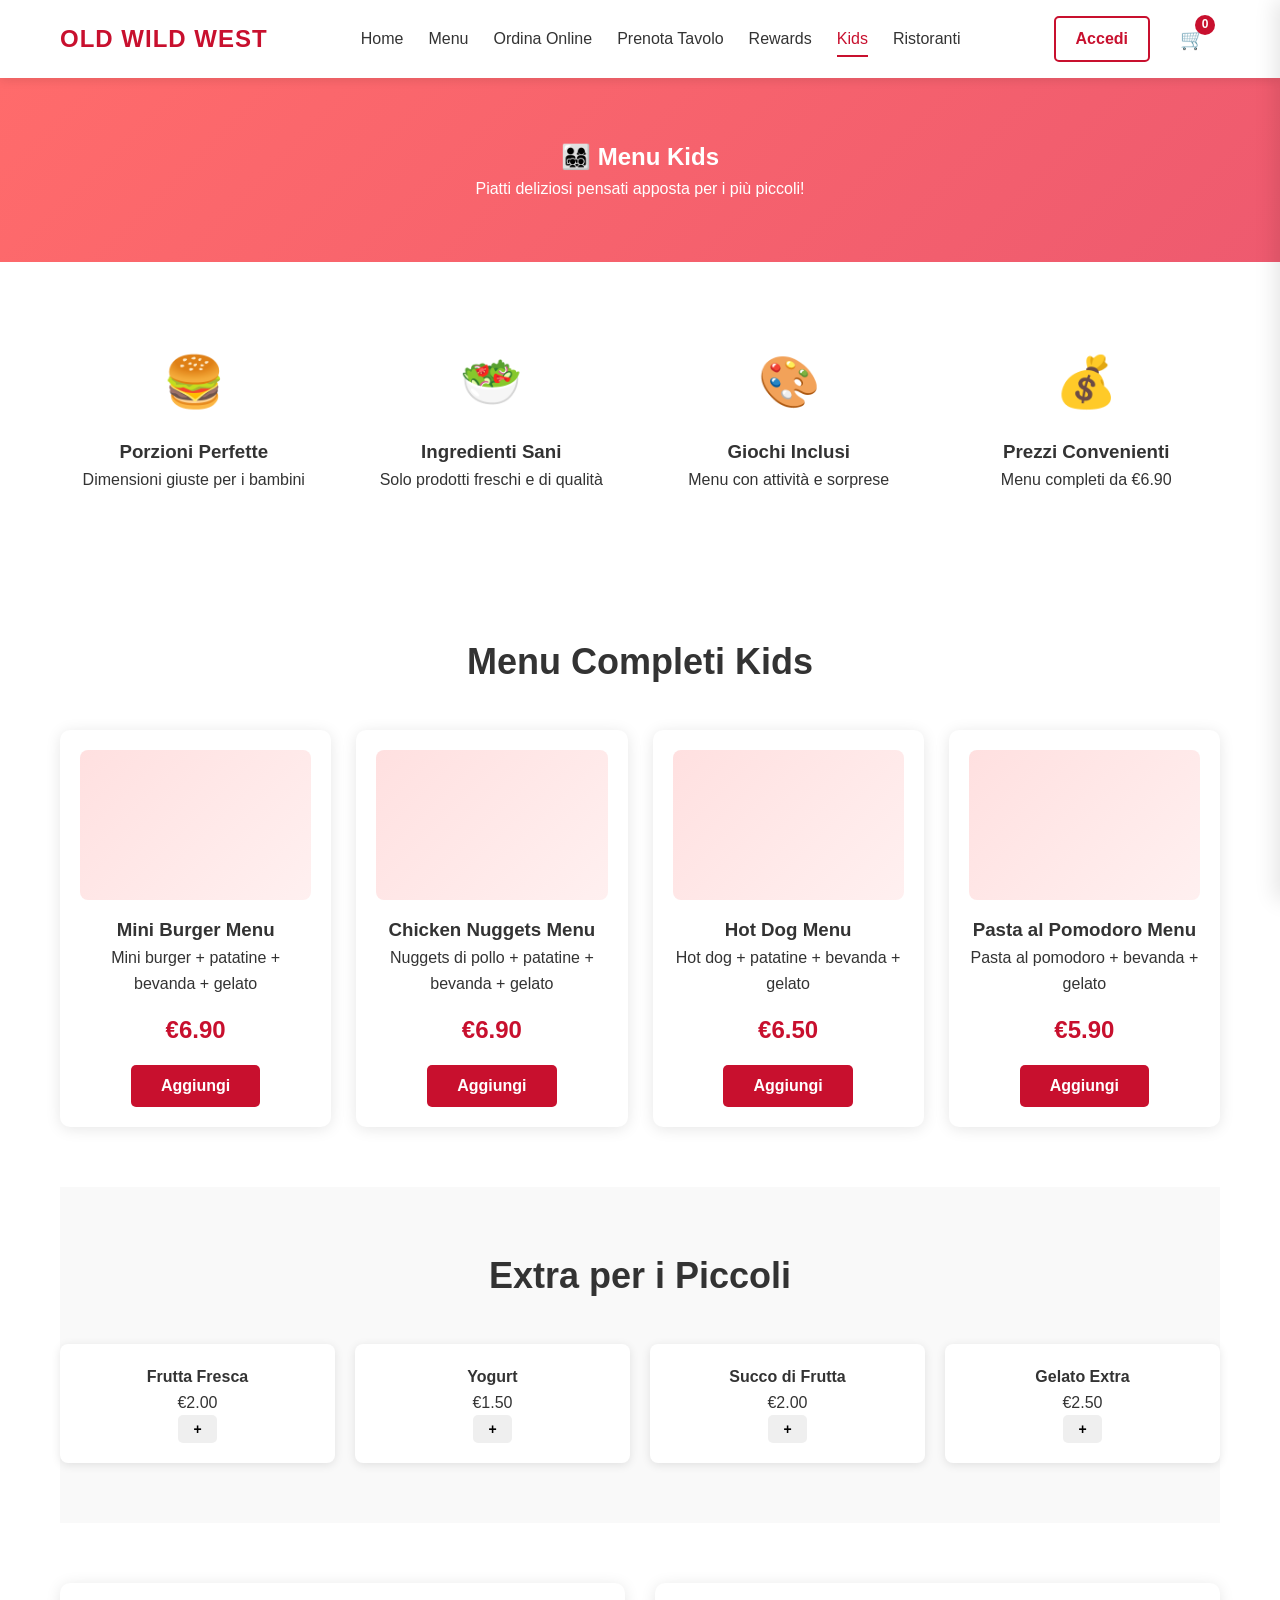
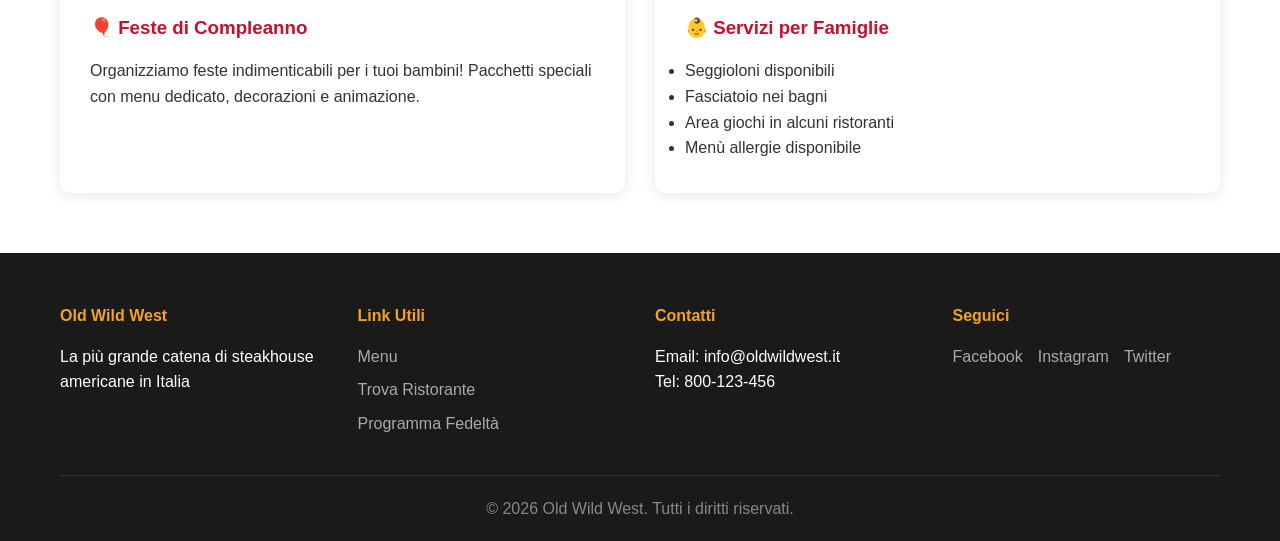
==== kids.html @ 3db63805 "OLD_WILD_WEST TUTTO" ====
<!DOCTYPE html>
<html lang="it">
<head>
    <meta charset="UTF-8">
    <meta name="viewport" content="width=device-width, initial-scale=1.0">
    <title>Menu Kids - Old Wild West</title>
    <link rel="stylesheet" href="css/style.css">
</head>
<body>
    <header class="navbar">
        <div class="container">
            <div class="logo">
                <h1>OLD WILD WEST</h1>
            </div>
            <nav class="nav-menu">
                <a href="index.html" class="nav-link">Home</a>
                <a href="menu.html" class="nav-link">Menu</a>
                <a href="ordina.html" class="nav-link">Ordina Online</a>
                <a href="prenota.html" class="nav-link">Prenota Tavolo</a>
                <a href="rewards.html" class="nav-link">Rewards</a>
                <a href="kids.html" class="nav-link active">Kids</a>
                <a href="ristoranti.html" class="nav-link">Ristoranti</a>
            </nav>
            <div class="nav-actions">
                <a href="login.html" class="btn-login">Accedi</a>
                <div class="cart-icon" onclick="toggleCart()">
                    🛒 <span id="cart-count">0</span>
                </div>
            </div>
        </div>
    </header>

    <section class="kids-hero">
        <div class="container">
            <h1>👨‍👩‍👧‍👦 Menu Kids</h1>
            <p>Piatti deliziosi pensati apposta per i più piccoli!</p>
        </div>
    </section>

    <div class="container">
        <section class="kids-features">
            <div class="features-grid">
                <div class="feature-card">
                    <div class="feature-icon">🍔</div>
                    <h3>Porzioni Perfette</h3>
                    <p>Dimensioni giuste per i bambini</p>
                </div>
                <div class="feature-card">
                    <div class="feature-icon">🥗</div>
                    <h3>Ingredienti Sani</h3>
                    <p>Solo prodotti freschi e di qualità</p>
                </div>
                <div class="feature-card">
                    <div class="feature-icon">🎨</div>
                    <h3>Giochi Inclusi</h3>
                    <p>Menu con attività e sorprese</p>
                </div>
                <div class="feature-card">
                    <div class="feature-icon">💰</div>
                    <h3>Prezzi Convenienti</h3>
                    <p>Menu completi da €6.90</p>
                </div>
            </div>
        </section>

        <section class="kids-menu-section">
            <h2 class="section-title">Menu Completi Kids</h2>
            <div class="kids-menu-grid">
                <div class="kids-menu-card">
                    <div class="kids-menu-img"></div>
                    <h3>Mini Burger Menu</h3>
                    <p>Mini burger + patatine + bevanda + gelato</p>
                    <div class="price">€6.90</div>
                    <button class="btn btn-primary" onclick="addToCart('Mini Burger Menu', 6.90, 'kids')">Aggiungi</button>
                </div>
                <div class="kids-menu-card">
                    <div class="kids-menu-img"></div>
                    <h3>Chicken Nuggets Menu</h3>
                    <p>Nuggets di pollo + patatine + bevanda + gelato</p>
                    <div class="price">€6.90</div>
                    <button class="btn btn-primary" onclick="addToCart('Chicken Nuggets Menu', 6.90, 'kids')">Aggiungi</button>
                </div>
                <div class="kids-menu-card">
                    <div class="kids-menu-img"></div>
                    <h3>Hot Dog Menu</h3>
                    <p>Hot dog + patatine + bevanda + gelato</p>
                    <div class="price">€6.50</div>
                    <button class="btn btn-primary" onclick="addToCart('Hot Dog Menu', 6.50, 'kids')">Aggiungi</button>
                </div>
                <div class="kids-menu-card">
                    <div class="kids-menu-img"></div>
                    <h3>Pasta al Pomodoro Menu</h3>
                    <p>Pasta al pomodoro + bevanda + gelato</p>
                    <div class="price">€5.90</div>
                    <button class="btn btn-primary" onclick="addToCart('Pasta al Pomodoro Menu', 5.90, 'kids')">Aggiungi</button>
                </div>
            </div>
        </section>

        <section class="kids-extras">
            <h2 class="section-title">Extra per i Piccoli</h2>
            <div class="extras-grid">
                <div class="extra-card">
                    <h4>Frutta Fresca</h4>
                    <p>€2.00</p>
                    <button class="btn btn-sm" onclick="addToCart('Frutta Fresca', 2.00, 'kids')">+</button>
                </div>
                <div class="extra-card">
                    <h4>Yogurt</h4>
                    <p>€1.50</p>
                    <button class="btn btn-sm" onclick="addToCart('Yogurt', 1.50, 'kids')">+</button>
                </div>
                <div class="extra-card">
                    <h4>Succo di Frutta</h4>
                    <p>€2.00</p>
                    <button class="btn btn-sm" onclick="addToCart('Succo di Frutta', 2.00, 'kids')">+</button>
                </div>
                <div class="extra-card">
                    <h4>Gelato Extra</h4>
                    <p>€2.50</p>
                    <button class="btn btn-sm" onclick="addToCart('Gelato Extra', 2.50, 'kids')">+</button>
                </div>
            </div>
        </section>

        <section class="kids-info">
            <div class="info-boxes">
                <div class="info-box">
                    <h3>🎈 Feste di Compleanno</h3>
                    <p>Organizziamo feste indimenticabili per i tuoi bambini! Pacchetti speciali con menu dedicato, decorazioni e animazione.</p>
                    <a href="prenota.html" class="btn btn-secondary">Richiedi Info</a>
                </div>
                <div class="info-box">
                    <h3>👶 Servizi per Famiglie</h3>
                    <ul>
                        <li>Seggioloni disponibili</li>
                        <li>Fasciatoio nei bagni</li>
                        <li>Area giochi in alcuni ristoranti</li>
                        <li>Menù allergie disponibile</li>
                    </ul>
                </div>
            </div>
        </section>
    </div>

    <footer class="footer">
        <div class="container">
            <div class="footer-grid">
                <div class="footer-col">
                    <h4>Old Wild West</h4>
                    <p>La più grande catena di steakhouse americane in Italia</p>
                </div>
                <div class="footer-col">
                    <h4>Link Utili</h4>
                    <a href="menu.html">Menu</a>
                    <a href="ristoranti.html">Trova Ristorante</a>
                    <a href="rewards.html">Programma Fedeltà</a>
                </div>
                <div class="footer-col">
                    <h4>Contatti</h4>
                    <p>Email: info@oldwildwest.it</p>
                    <p>Tel: 800-123-456</p>
                </div>
                <div class="footer-col">
                    <h4>Seguici</h4>
                    <div class="social-links">
                        <a href="#">Facebook</a>
                        <a href="#">Instagram</a>
                        <a href="#">Twitter</a>
                    </div>
                </div>
            </div>
            <div class="footer-bottom">
                <p>&copy; 2026 Old Wild West. Tutti i diritti riservati.</p>
            </div>
        </div>
    </footer>

    <div id="cart-sidebar" class="cart-sidebar">
        <div class="cart-header">
            <h3>Il Tuo Carrello</h3>
            <button onclick="toggleCart()" class="close-cart">✕</button>
        </div>
        <div id="cart-items" class="cart-items"></div>
        <div class="cart-footer">
            <div class="cart-total">
                <span>Totale:</span>
                <span id="cart-total">€0.00</span>
            </div>
            <a href="ordina.html" class="btn btn-primary btn-block">Vai al Checkout</a>
        </div>
    </div>

    <script src="js/main.js"></script>
    <script src="js/cart.js"></script>
    <script src="js/animations.js"></script>
</body>
</html>
---- css/style.css ----
* {
    margin: 0;
    padding: 0;
    box-sizing: border-box;
}

:root {
    --primary-color: #c8102e;
    --secondary-color: #f4a127;
    --dark-bg: #1a1a1a;
    --light-bg: #ffffff;
    --text-dark: #333;
    --text-light: #666;
    --border-color: #ddd;
    --gold-color: #d4af37;
}

body {
    font-family: 'Segoe UI', Tahoma, Geneva, Verdana, sans-serif;
    line-height: 1.6;
    color: var(--text-dark);
    background: var(--light-bg);
}

.container {
    max-width: 1200px;
    margin: 0 auto;
    padding: 0 20px;
}

.navbar {
    background: var(--light-bg);
    box-shadow: 0 2px 10px rgba(0,0,0,0.1);
    position: sticky;
    top: 0;
    z-index: 1000;
    padding: 15px 0;
}

.navbar .container {
    display: flex;
    justify-content: space-between;
    align-items: center;
}

.logo h1 {
    color: var(--primary-color);
    font-size: 24px;
    font-weight: 800;
    letter-spacing: 1px;
}

.nav-menu {
    display: flex;
    gap: 25px;
}

.nav-link {
    color: var(--text-dark);
    text-decoration: none;
    font-weight: 500;
    transition: color 0.3s;
    position: relative;
}

.nav-link:hover,
.nav-link.active {
    color: var(--primary-color);
}

.nav-link.active::after {
    content: '';
    position: absolute;
    bottom: -5px;
    left: 0;
    width: 100%;
    height: 2px;
    background: var(--primary-color);
}

.nav-actions {
    display: flex;
    align-items: center;
    gap: 15px;
}

.btn-login {
    color: var(--primary-color);
    text-decoration: none;
    font-weight: 600;
    padding: 8px 20px;
    border: 2px solid var(--primary-color);
    border-radius: 5px;
    transition: all 0.3s;
}

.btn-login:hover {
    background: var(--primary-color);
    color: white;
}

.cart-icon {
    position: relative;
    cursor: pointer;
    font-size: 20px;
    padding: 8px 15px;
    border-radius: 5px;
    transition: background 0.3s;
}

.cart-icon:hover {
    background: #f5f5f5;
}

#cart-count {
    position: absolute;
    top: 0;
    right: 5px;
    background: var(--primary-color);
    color: white;
    border-radius: 50%;
    width: 20px;
    height: 20px;
    display: flex;
    align-items: center;
    justify-content: center;
    font-size: 12px;
    font-weight: bold;
}

.hero {
    background: linear-gradient(135deg, #c8102e 0%, #8b0e1f 100%);
    color: white;
    padding: 100px 0;
    text-align: center;
    position: relative;
    overflow: hidden;
}

.hero::before {
    content: '';
    position: absolute;
    top: 0;
    left: 0;
    right: 0;
    bottom: 0;
    background: url('data:image/svg+xml,<svg xmlns="http://www.w3.org/2000/svg" viewBox="0 0 100 100"><circle cx="50" cy="50" r="40" fill="rgba(255,255,255,0.05)"/></svg>');
    background-size: 200px;
    animation: heroPattern 20s linear infinite;
}

@keyframes heroPattern {
    0% { background-position: 0 0; }
    100% { background-position: 200px 200px; }
}

.hero-content {
    position: relative;
    z-index: 1;
}

.hero-title {
    font-size: 48px;
    margin-bottom: 20px;
    animation: fadeInUp 0.8s ease-out;
}

.hero-subtitle {
    font-size: 20px;
    margin-bottom: 30px;
    opacity: 0.9;
    animation: fadeInUp 0.8s ease-out 0.2s backwards;
}

.hero-buttons {
    display: flex;
    gap: 20px;
    justify-content: center;
    animation: fadeInUp 0.8s ease-out 0.4s backwards;
}

@keyframes fadeInUp {
    from {
        opacity: 0;
        transform: translateY(30px);
    }
    to {
        opacity: 1;
        transform: translateY(0);
    }
}

.btn {
    display: inline-block;
    padding: 12px 30px;
    text-decoration: none;
    border-radius: 5px;
    font-weight: 600;
    transition: all 0.3s;
    border: none;
    cursor: pointer;
    font-size: 16px;
}

.btn-primary {
    background: var(--primary-color);
    color: white;
}

.btn-primary:hover {
    background: #a00d26;
    transform: translateY(-2px);
    box-shadow: 0 5px 15px rgba(200,16,46,0.3);
}

.btn-secondary {
    background: transparent;
    color: white;
    border: 2px solid white;
}

.btn-secondary:hover {
    background: white;
    color: var(--primary-color);
}

.btn-gold {
    background: var(--gold-color);
    color: white;
}

.btn-gold:hover {
    background: #b8941f;
}

.btn-block {
    width: 100%;
    text-align: center;
}

.btn-large {
    padding: 15px 40px;
    font-size: 18px;
}

.btn-sm {
    padding: 6px 15px;
    font-size: 14px;
}

.section-title {
    text-align: center;
    font-size: 36px;
    margin-bottom: 40px;
    color: var(--text-dark);
}

.menu-preview {
    padding: 80px 0;
    background: #f9f9f9;
}

.menu-grid {
    display: grid;
    grid-template-columns: repeat(auto-fit, minmax(250px, 1fr));
    gap: 30px;
}

.menu-card {
    background: white;
    border-radius: 10px;
    padding: 20px;
    text-align: center;
    transition: all 0.3s;
    box-shadow: 0 2px 10px rgba(0,0,0,0.1);
}

.menu-card:hover {
    transform: translateY(-10px);
    box-shadow: 0 10px 30px rgba(0,0,0,0.15);
}

.menu-card-img {
    width: 100%;
    height: 200px;
    background: linear-gradient(135deg, #f5f5f5, #e0e0e0);
    border-radius: 8px;
    margin-bottom: 15px;
}

.menu-card h3 {
    font-size: 24px;
    margin-bottom: 10px;
    color: var(--primary-color);
}

.menu-card p {
    color: var(--text-light);
    margin-bottom: 15px;
}

.btn-link {
    color: var(--primary-color);
    text-decoration: none;
    font-weight: 600;
}

.rewards-banner {
    background: linear-gradient(135deg, var(--gold-color), #b8941f);
    color: white;
    padding: 60px 0;
    text-align: center;
}

.rewards-content h2 {
    font-size: 36px;
    margin-bottom: 15px;
}

.rewards-content p {
    font-size: 18px;
    margin-bottom: 25px;
}

.cta-section {
    padding: 80px 0;
}

.cta-grid {
    display: grid;
    grid-template-columns: repeat(auto-fit, minmax(300px, 1fr));
    gap: 30px;
}

.cta-card {
    text-align: center;
    padding: 40px 20px;
    background: white;
    border-radius: 10px;
    box-shadow: 0 2px 15px rgba(0,0,0,0.1);
    transition: all 0.3s;
}

.cta-card:hover {
    transform: scale(1.05);
}

.cta-icon {
    font-size: 60px;
    margin-bottom: 20px;
}

.cta-card h3 {
    font-size: 24px;
    margin-bottom: 15px;
}

.footer {
    background: var(--dark-bg);
    color: white;
    padding: 50px 0 20px;
}

.footer-grid {
    display: grid;
    grid-template-columns: repeat(auto-fit, minmax(200px, 1fr));
    gap: 30px;
    margin-bottom: 30px;
}

.footer-col h4 {
    margin-bottom: 15px;
    color: var(--secondary-color);
}

.footer-col a {
    color: #aaa;
    text-decoration: none;
    display: block;
    margin-bottom: 8px;
    transition: color 0.3s;
}

.footer-col a:hover {
    color: var(--secondary-color);
}

.social-links {
    display: flex;
    gap: 15px;
}

.footer-bottom {
    text-align: center;
    padding-top: 20px;
    border-top: 1px solid #333;
    color: #888;
}

.page-header {
    background: linear-gradient(135deg, var(--primary-color), #8b0e1f);
    color: white;
    padding: 60px 0;
    text-align: center;
}

.page-header h1 {
    font-size: 42px;
    margin-bottom: 10px;
}

.menu-categories {
    background: white;
    padding: 20px 0;
    box-shadow: 0 2px 10px rgba(0,0,0,0.1);
    position: sticky;
    top: 70px;
    z-index: 100;
}

.category-nav {
    display: flex;
    gap: 20px;
    justify-content: center;
    flex-wrap: wrap;
}

.category-btn {
    padding: 10px 20px;
    background: #f5f5f5;
    color: var(--text-dark);
    text-decoration: none;
    border-radius: 20px;
    transition: all 0.3s;
    font-weight: 500;
}

.category-btn:hover {
    background: var(--primary-color);
    color: white;
}

.menu-section {
    padding: 60px 0;
}

.menu-section-title {
    font-size: 32px;
    margin-bottom: 30px;
    color: var(--primary-color);
}

.menu-items-grid {
    display: grid;
    grid-template-columns: repeat(auto-fill, minmax(280px, 1fr));
    gap: 25px;
}

.menu-item {
    background: white;
    border-radius: 10px;
    overflow: hidden;
    box-shadow: 0 2px 15px rgba(0,0,0,0.1);
    transition: all 0.3s;
}

.menu-item:hover {
    transform: translateY(-5px);
    box-shadow: 0 5px 25px rgba(0,0,0,0.15);
}

.menu-item-img {
    width: 100%;
    height: 200px;
    background: linear-gradient(135deg, #e0e0e0, #f5f5f5);
}

.menu-item-content {
    padding: 20px;
}

.menu-item-name {
    font-size: 20px;
    font-weight: 600;
    margin-bottom: 8px;
    color: var(--text-dark);
}

.menu-item-desc {
    color: var(--text-light);
    font-size: 14px;
    margin-bottom: 15px;
}

.menu-item-footer {
    display: flex;
    justify-content: space-between;
    align-items: center;
}

.menu-item-price {
    font-size: 22px;
    font-weight: 700;
    color: var(--primary-color);
}

.order-layout {
    display: grid;
    grid-template-columns: 2fr 1fr;
    gap: 30px;
    padding: 40px 0;
}

.order-search input {
    width: 100%;
    padding: 15px;
    border: 2px solid var(--border-color);
    border-radius: 8px;
    font-size: 16px;
    margin-bottom: 20px;
}

.order-categories {
    display: flex;
    gap: 10px;
    flex-wrap: wrap;
    margin-bottom: 30px;
}

.cat-btn {
    padding: 8px 20px;
    background: white;
    border: 2px solid var(--border-color);
    border-radius: 20px;
    cursor: pointer;
    transition: all 0.3s;
}

.cat-btn:hover,
.cat-btn.active {
    background: var(--primary-color);
    color: white;
    border-color: var(--primary-color);
}

.order-items-grid {
    display: grid;
    gap: 20px;
}

.order-cart {
    position: sticky;
    top: 120px;
    height: fit-content;
}

.cart-box {
    background: white;
    border-radius: 10px;
    padding: 20px;
    box-shadow: 0 2px 15px rgba(0,0,0,0.1);
}

.cart-box h3 {
    margin-bottom: 20px;
    padding-bottom: 15px;
    border-bottom: 2px solid var(--border-color);
}

.order-cart-list {
    max-height: 400px;
    overflow-y: auto;
    margin-bottom: 20px;
}

.cart-item {
    display: flex;
    justify-content: space-between;
    align-items: center;
    padding: 15px 0;
    border-bottom: 1px solid #eee;
}

.cart-item-info {
    flex: 1;
}

.cart-item-name {
    font-weight: 600;
    margin-bottom: 5px;
}

.cart-item-controls {
    display: flex;
    align-items: center;
    gap: 10px;
}

.qty-btn {
    width: 30px;
    height: 30px;
    border: 1px solid var(--border-color);
    background: white;
    cursor: pointer;
    border-radius: 5px;
    font-weight: 600;
}

.qty-btn:hover {
    background: var(--primary-color);
    color: white;
    border-color: var(--primary-color);
}

.cart-summary {
    border-top: 2px solid var(--border-color);
    padding-top: 15px;
    margin-bottom: 20px;
}

.summary-row {
    display: flex;
    justify-content: space-between;
    margin-bottom: 10px;
}

.total-row {
    font-size: 20px;
    font-weight: 700;
    color: var(--primary-color);
    padding-top: 10px;
    border-top: 2px solid var(--border-color);
}

.modal {
    display: none;
    position: fixed;
    top: 0;
    left: 0;
    width: 100%;
    height: 100%;
    background: rgba(0,0,0,0.7);
    z-index: 2000;
    align-items: center;
    justify-content: center;
}

.modal.active {
    display: flex;
}

.modal-content {
    background: white;
    padding: 40px;
    border-radius: 10px;
    max-width: 500px;
    width: 90%;
    max-height: 90vh;
    overflow-y: auto;
    position: relative;
}

.close-modal {
    position: absolute;
    top: 15px;
    right: 20px;
    font-size: 30px;
    cursor: pointer;
    color: var(--text-light);
}

.close-modal:hover {
    color: var(--primary-color);
}

.form-group {
    margin-bottom: 20px;
}

.form-group label {
    display: block;
    margin-bottom: 8px;
    font-weight: 500;
}

.form-group input,
.form-group select,
.form-group textarea {
    width: 100%;
    padding: 12px;
    border: 2px solid var(--border-color);
    border-radius: 5px;
    font-size: 14px;
}

.form-row {
    display: grid;
    grid-template-columns: 1fr 1fr;
    gap: 15px;
}

.booking-container {
    display: grid;
    grid-template-columns: 2fr 1fr;
    gap: 40px;
    padding: 40px 0;
}

.booking-form-wrapper {
    background: white;
    padding: 30px;
    border-radius: 10px;
    box-shadow: 0 2px 15px rgba(0,0,0,0.1);
}

.booking-info {
    display: flex;
    flex-direction: column;
    gap: 20px;
}

.info-card {
    background: white;
    padding: 25px;
    border-radius: 10px;
    box-shadow: 0 2px 15px rgba(0,0,0,0.1);
}

.info-card h3 {
    margin-bottom: 15px;
    color: var(--primary-color);
}

.info-card ul {
    list-style: none;
}

.info-card ul li {
    padding: 8px 0;
    border-bottom: 1px solid #eee;
}

.success-icon {
    width: 80px;
    height: 80px;
    background: #4caf50;
    color: white;
    border-radius: 50%;
    display: flex;
    align-items: center;
    justify-content: center;
    font-size: 50px;
    margin: 0 auto 20px;
}

.rewards-hero {
    background: linear-gradient(135deg, var(--gold-color), #b8941f);
    color: white;
    padding: 80px 0;
    text-align: center;
}

.rewards-hero h1 {
    font-size: 48px;
    margin-bottom: 20px;
}

.how-it-works {
    padding: 80px 0;
}

.steps-grid {
    display: grid;
    grid-template-columns: repeat(auto-fit, minmax(250px, 1fr));
    gap: 40px;
}

.step-card {
    text-align: center;
}

.step-number {
    width: 60px;
    height: 60px;
    background: var(--primary-color);
    color: white;
    border-radius: 50%;
    display: flex;
    align-items: center;
    justify-content: center;
    font-size: 28px;
    font-weight: 700;
    margin: 0 auto 20px;
}

.rewards-levels {
    padding: 80px 0;
    background: #f9f9f9;
}

.levels-grid {
    display: grid;
    grid-template-columns: repeat(auto-fit, minmax(280px, 1fr));
    gap: 30px;
}

.level-card {
    background: white;
    padding: 30px;
    border-radius: 10px;
    text-align: center;
    box-shadow: 0 2px 15px rgba(0,0,0,0.1);
    transition: all 0.3s;
}

.level-card:hover {
    transform: translateY(-10px);
}

.level-badge {
    font-size: 60px;
    margin-bottom: 15px;
}

.level-requirement {
    color: var(--text-light);
    margin-bottom: 20px;
}

.level-card ul {
    text-align: left;
    list-style: none;
}

.level-card ul li {
    padding: 10px 0;
    border-bottom: 1px solid #eee;
}

.rewards-prizes {
    padding: 80px 0;
}

.prizes-grid {
    display: grid;
    grid-template-columns: repeat(auto-fit, minmax(250px, 1fr));
    gap: 25px;
}

.prize-card {
    background: white;
    padding: 25px;
    border-radius: 10px;
    text-align: center;
    box-shadow: 0 2px 15px rgba(0,0,0,0.1);
    transition: all 0.3s;
}

.prize-card:hover {
    transform: scale(1.05);
}

.prize-points {
    background: var(--gold-color);
    color: white;
    padding: 10px 20px;
    border-radius: 20px;
    display: inline-block;
    margin-bottom: 15px;
    font-weight: 600;
}

.rewards-cta {
    background: var(--primary-color);
    color: white;
    padding: 60px 0;
    text-align: center;
}

.kids-hero {
    background: linear-gradient(135deg, #ff6b6b, #ee5a6f);
    color: white;
    padding: 60px 0;
    text-align: center;
}

.kids-features {
    padding: 60px 0;
}

.features-grid {
    display: grid;
    grid-template-columns: repeat(auto-fit, minmax(200px, 1fr));
    gap: 30px;
}

.feature-card {
    text-align: center;
    padding: 20px;
}

.feature-icon {
    font-size: 50px;
    margin-bottom: 15px;
}

.kids-menu-section {
    padding: 60px 0;
}

.kids-menu-grid {
    display: grid;
    grid-template-columns: repeat(auto-fit, minmax(250px, 1fr));
    gap: 25px;
}

.kids-menu-card {
    background: white;
    border-radius: 10px;
    padding: 20px;
    text-align: center;
    box-shadow: 0 2px 15px rgba(0,0,0,0.1);
    transition: all 0.3s;
}

.kids-menu-card:hover {
    transform: translateY(-5px);
}

.kids-menu-img {
    width: 100%;
    height: 150px;
    background: linear-gradient(135deg, #ffe0e0, #fff0f0);
    border-radius: 8px;
    margin-bottom: 15px;
}

.price {
    font-size: 24px;
    color: var(--primary-color);
    font-weight: 700;
    margin: 15px 0;
}

.kids-extras {
    padding: 60px 0;
    background: #f9f9f9;
}

.extras-grid {
    display: grid;
    grid-template-columns: repeat(auto-fit, minmax(200px, 1fr));
    gap: 20px;
}

.extra-card {
    background: white;
    padding: 20px;
    border-radius: 8px;
    text-align: center;
    box-shadow: 0 2px 10px rgba(0,0,0,0.1);
}

.kids-info {
    padding: 60px 0;
}

.info-boxes {
    display: grid;
    grid-template-columns: repeat(auto-fit, minmax(300px, 1fr));
    gap: 30px;
}

.info-box {
    background: white;
    padding: 30px;
    border-radius: 10px;
    box-shadow: 0 2px 15px rgba(0,0,0,0.1);
}

.info-box h3 {
    margin-bottom: 15px;
    color: var(--primary-color);
}

.restaurants-layout {
    display: grid;
    grid-template-columns: 300px 1fr;
    gap: 30px;
    padding: 40px 0;
}

.regions-sidebar {
    background: white;
    padding: 20px;
    border-radius: 10px;
    box-shadow: 0 2px 15px rgba(0,0,0,0.1);
    height: fit-content;
    position: sticky;
    top: 120px;
}

.regions-list {
    display: flex;
    flex-direction: column;
    gap: 10px;
}

.region-btn {
    padding: 12px 15px;
    background: #f5f5f5;
    border: none;
    border-radius: 5px;
    text-align: left;
    cursor: pointer;
    transition: all 0.3s;
}

.region-btn:hover,
.region-btn.active {
    background: var(--primary-color);
    color: white;
}

.map-container {
    background: white;
    padding: 30px;
    border-radius: 10px;
    box-shadow: 0 2px 15px rgba(0,0,0,0.1);
    margin-bottom: 30px;
}

.italy-map {
    width: 100%;
    height: 400px;
    background: #f9f9f9;
    border-radius: 8px;
    display: flex;
    align-items: center;
    justify-content: center;
}

.restaurants-grid {
    display: grid;
    gap: 20px;
}

.restaurant-card {
    background: white;
    padding: 25px;
    border-radius: 10px;
    box-shadow: 0 2px 15px rgba(0,0,0,0.1);
    transition: all 0.3s;
}

.restaurant-card:hover {
    transform: translateY(-5px);
}

.restaurant-features {
    padding: 60px 0;
    background: #f9f9f9;
}

.feature-item {
    text-align: center;
}

.login-container {
    min-height: calc(100vh - 200px);
    display: flex;
    align-items: center;
    justify-content: center;
    padding: 40px 20px;
    background: linear-gradient(135deg, #f5f5f5, #e0e0e0);
}

.login-box {
    background: white;
    border-radius: 10px;
    box-shadow: 0 5px 30px rgba(0,0,0,0.1);
    max-width: 500px;
    width: 100%;
    overflow: hidden;
}

.tabs {
    display: flex;
}

.tab-btn {
    flex: 1;
    padding: 15px;
    background: #f5f5f5;
    border: none;
    cursor: pointer;
    font-size: 16px;
    font-weight: 600;
    transition: all 0.3s;
}

.tab-btn.active {
    background: white;
    color: var(--primary-color);
}

.tab-content {
    display: none;
    padding: 40px;
}

.tab-content.active {
    display: block;
}

.tab-content h2 {
    margin-bottom: 10px;
}

.tab-content > p {
    color: var(--text-light);
    margin-bottom: 30px;
}

.form-options {
    display: flex;
    justify-content: space-between;
    align-items: center;
    margin-bottom: 20px;
}

.checkbox {
    display: flex;
    align-items: center;
    gap: 8px;
    cursor: pointer;
}

.forgot-link {
    color: var(--primary-color);
    text-decoration: none;
    font-size: 14px;
}

.social-login {
    margin-top: 30px;
    text-align: center;
}

.social-login p {
    color: var(--text-light);
    margin-bottom: 15px;
}

.social-buttons {
    display: flex;
    gap: 10px;
}

.btn-social {
    flex: 1;
    padding: 10px;
    border: none;
    border-radius: 5px;
    cursor: pointer;
    font-weight: 600;
    transition: all 0.3s;
}

.btn-social.facebook {
    background: #3b5998;
    color: white;
}

.btn-social.google {
    background: #db4437;
    color: white;
}

.register-benefits {
    background: #f9f9f9;
    padding: 20px;
    border-radius: 8px;
    margin-top: 20px;
}

.register-benefits h4 {
    margin-bottom: 10px;
}

.register-benefits ul {
    list-style: none;
}

.register-benefits ul li {
    padding: 5px 0;
    color: var(--text-dark);
}

.cart-sidebar {
    position: fixed;
    right: -400px;
    top: 0;
    width: 400px;
    height: 100vh;
    background: white;
    box-shadow: -5px 0 20px rgba(0,0,0,0.1);
    z-index: 2000;
    transition: right 0.3s;
    display: flex;
    flex-direction: column;
}

.cart-sidebar.active {
    right: 0;
}

.cart-header {
    padding: 20px;
    border-bottom: 2px solid var(--border-color);
    display: flex;
    justify-content: space-between;
    align-items: center;
}

.close-cart {
    background: none;
    border: none;
    font-size: 24px;
    cursor: pointer;
}

.cart-items {
    flex: 1;
    overflow-y: auto;
    padding: 20px;
}

.cart-footer {
    padding: 20px;
    border-top: 2px solid var(--border-color);
}

.search-section {
    padding: 30px 0;
}

#location-search {
    width: 100%;
    padding: 15px;
    border: 2px solid var(--border-color);
    border-radius: 8px;
    font-size: 16px;
}

@media (max-width: 768px) {
    .nav-menu {
        display: none;
    }
    
    .hero-title {
        font-size: 32px;
    }
    
    .order-layout,
    .booking-container,
    .restaurants-layout {
        grid-template-columns: 1fr;
    }
    
    .cart-sidebar {
        width: 100%;
        right: -100%;
    }
    
    .hero-buttons {
        flex-direction: column;
    }
}
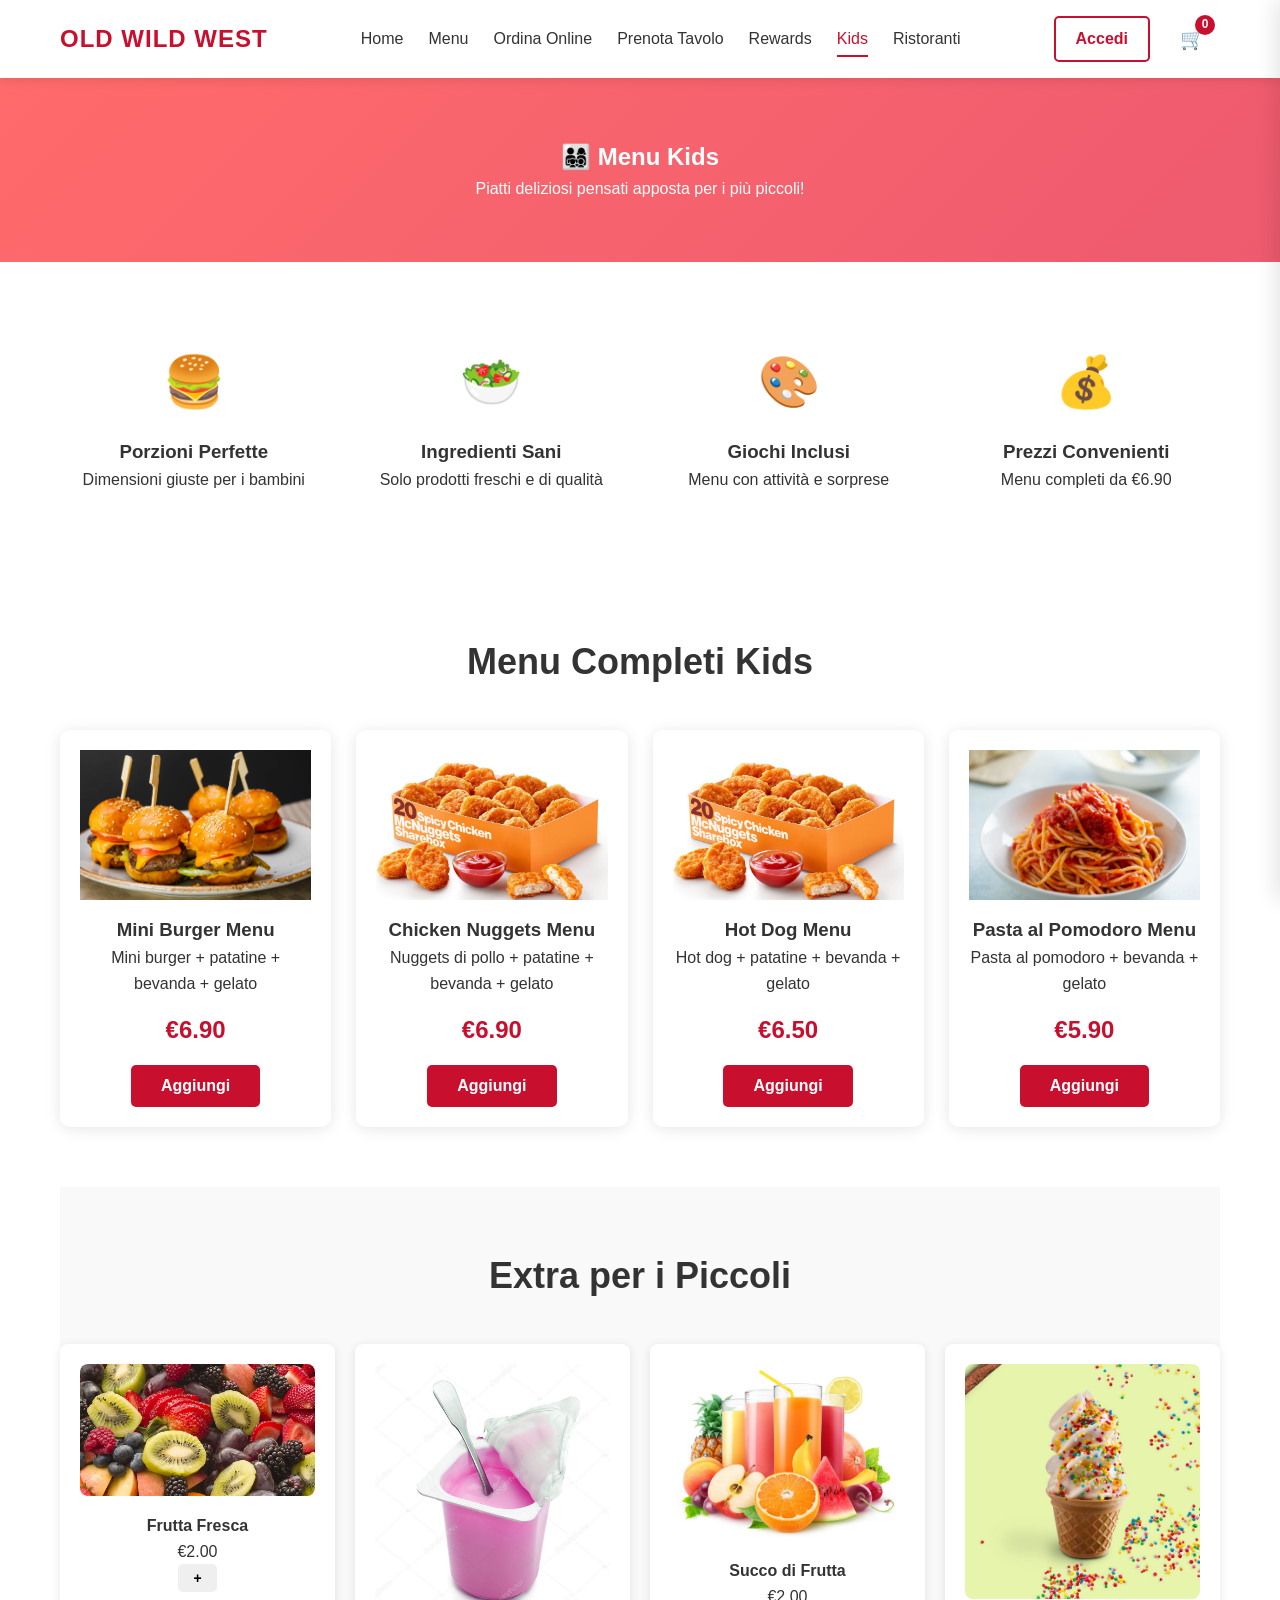
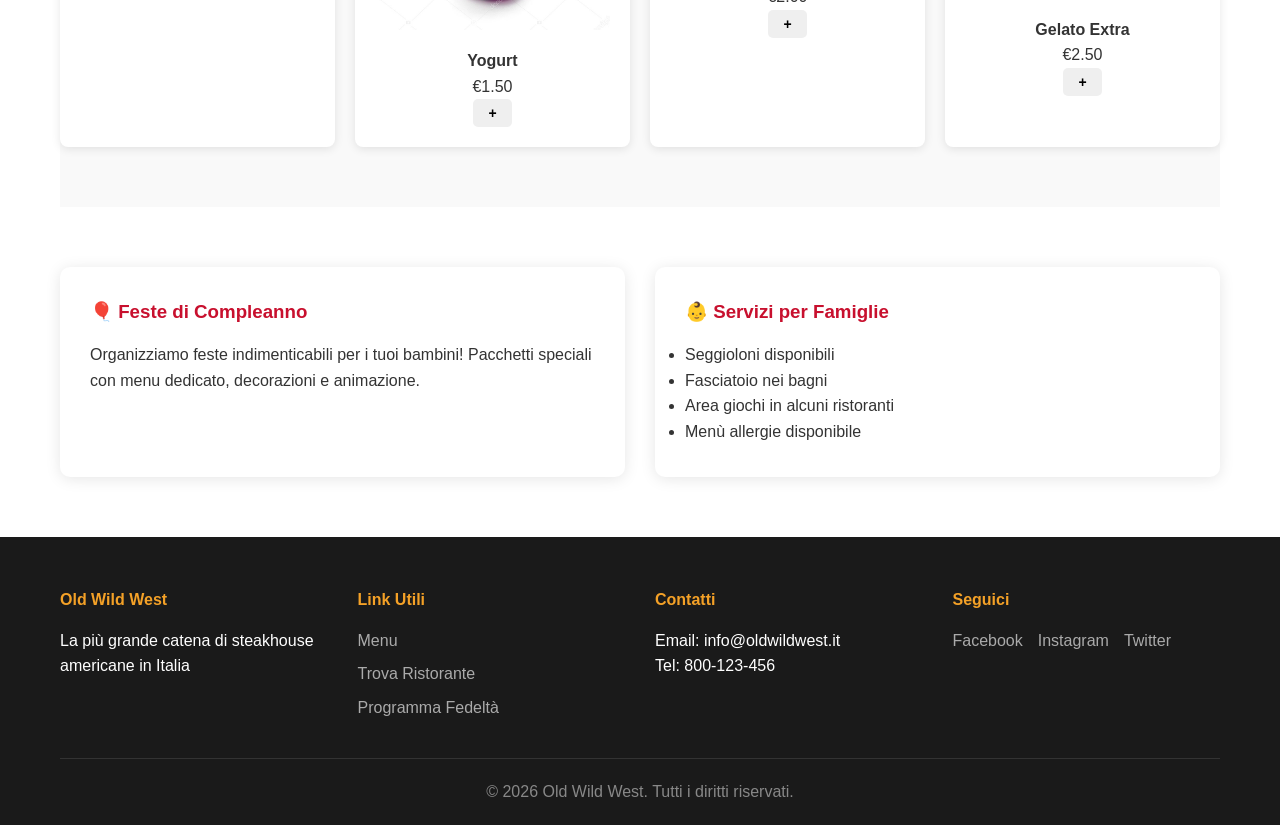
==== commit 587d43b4: "IMMAGINI PIETANZE PER BAMBINI" ====
--- a/kids.html
+++ b/kids.html
@@ -67,28 +67,36 @@
             <h2 class="section-title">Menu Completi Kids</h2>
             <div class="kids-menu-grid">
                 <div class="kids-menu-card">
-                    <div class="kids-menu-img"></div>
+                    <div class="kids-menu-img">
+                        <img src="images/miniburger.png" alt="Mini Burger Menu" style="width:100%; height:100%; object-fit:cover;">
+                    </div>
                     <h3>Mini Burger Menu</h3>
                     <p>Mini burger + patatine + bevanda + gelato</p>
                     <div class="price">€6.90</div>
                     <button class="btn btn-primary" onclick="addToCart('Mini Burger Menu', 6.90, 'kids')">Aggiungi</button>
                 </div>
                 <div class="kids-menu-card">
-                    <div class="kids-menu-img"></div>
+                    <div class="kids-menu-img">
+                        <img src="images/chickennuggets.png" alt="Chicken Nuggets Menu" style="width:100%; height:100%; object-fit:cover;">
+                    </div>
                     <h3>Chicken Nuggets Menu</h3>
                     <p>Nuggets di pollo + patatine + bevanda + gelato</p>
                     <div class="price">€6.90</div>
                     <button class="btn btn-primary" onclick="addToCart('Chicken Nuggets Menu', 6.90, 'kids')">Aggiungi</button>
                 </div>
                 <div class="kids-menu-card">
-                    <div class="kids-menu-img"></div>
+                    <div class="kids-menu-img">
+                        <img src="images/hotdog.png" alt="Hot Dog Menu" style="width:100%; height:100%; object-fit:cover;">
+                    </div>
                     <h3>Hot Dog Menu</h3>
                     <p>Hot dog + patatine + bevanda + gelato</p>
                     <div class="price">€6.50</div>
                     <button class="btn btn-primary" onclick="addToCart('Hot Dog Menu', 6.50, 'kids')">Aggiungi</button>
                 </div>
                 <div class="kids-menu-card">
-                    <div class="kids-menu-img"></div>
+                    <div class="kids-menu-img">
+                        <img src="images/pastapomodoro.png" alt="Pasta al Pomodoro Menu" style="width:100%; height:100%; object-fit:cover;">
+                    </div>
                     <h3>Pasta al Pomodoro Menu</h3>
                     <p>Pasta al pomodoro + bevanda + gelato</p>
                     <div class="price">€5.90</div>
@@ -101,21 +109,25 @@
             <h2 class="section-title">Extra per i Piccoli</h2>
             <div class="extras-grid">
                 <div class="extra-card">
+                    <img src="images/frutta.png" alt="Frutta Fresca" style="width:100%; border-radius:8px; margin-bottom:10px;">
                     <h4>Frutta Fresca</h4>
                     <p>€2.00</p>
                     <button class="btn btn-sm" onclick="addToCart('Frutta Fresca', 2.00, 'kids')">+</button>
                 </div>
                 <div class="extra-card">
+                    <img src="images/yogurt.png" alt="Yogurt" style="width:100%; border-radius:8px; margin-bottom:10px;">
                     <h4>Yogurt</h4>
                     <p>€1.50</p>
                     <button class="btn btn-sm" onclick="addToCart('Yogurt', 1.50, 'kids')">+</button>
                 </div>
                 <div class="extra-card">
+                    <img src="images/succo.png" alt="Succo di Frutta" style="width:100%; border-radius:8px; margin-bottom:10px;">
                     <h4>Succo di Frutta</h4>
                     <p>€2.00</p>
                     <button class="btn btn-sm" onclick="addToCart('Succo di Frutta', 2.00, 'kids')">+</button>
                 </div>
                 <div class="extra-card">
+                    <img src="images/gelato.png" alt="Gelato Extra" style="width:100%; border-radius:8px; margin-bottom:10px;">
                     <h4>Gelato Extra</h4>
                     <p>€2.50</p>
                     <button class="btn btn-sm" onclick="addToCart('Gelato Extra', 2.50, 'kids')">+</button>
